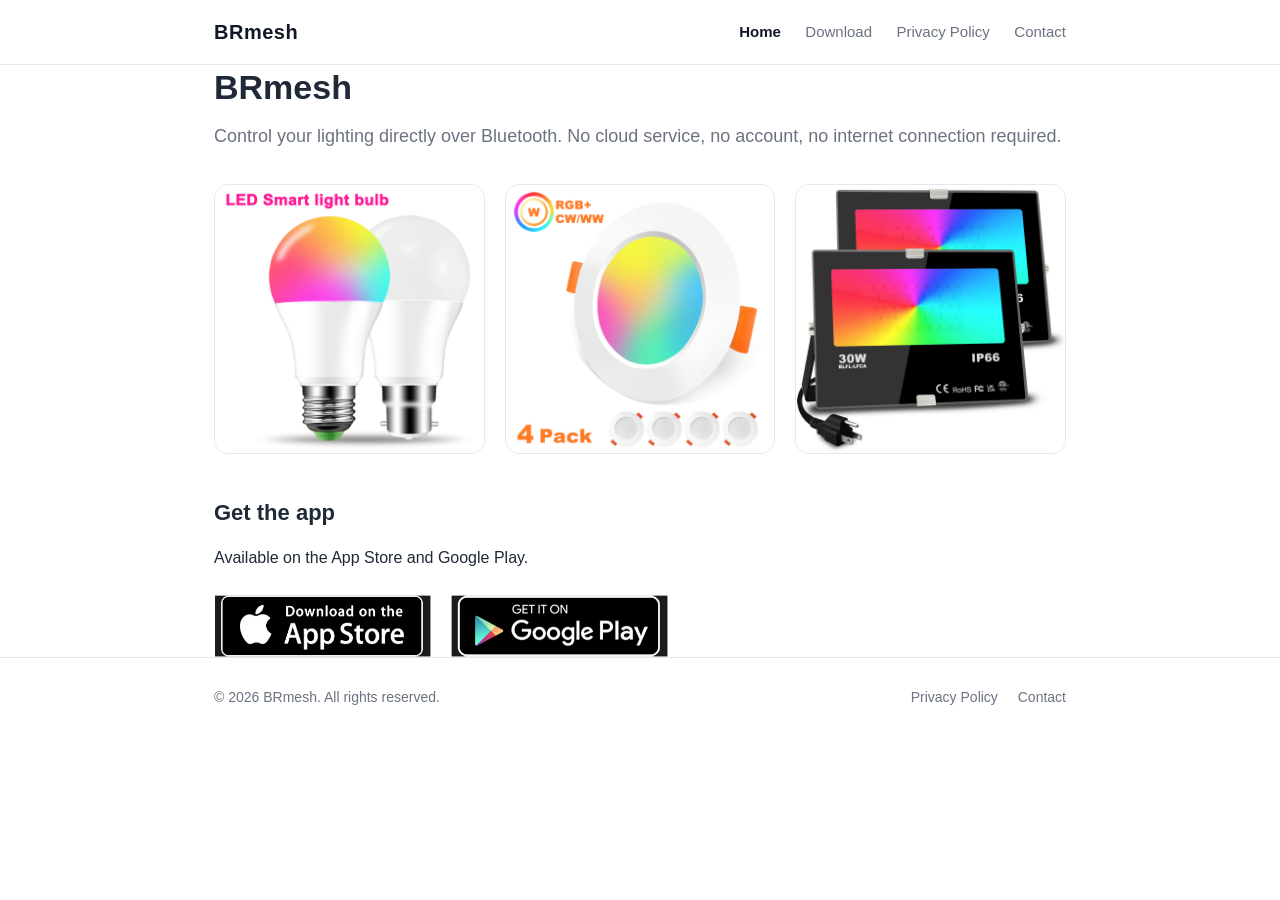
==== index.html @ d47aeaab "Update index.html" ====
<!DOCTYPE html>
<html lang="en">
<head>
  <meta charset="UTF-8">
  <meta name="viewport" content="width=device-width, initial-scale=1">
  <title>BRmesh — Smart Lighting, No Cloud Required</title>
  <meta name="description" content="BRmesh is a non-networked smart lighting app. No cloud, no account, works fully offline.">
  <link rel="stylesheet" href="assets/style.css">
</head>
<body>

<header class="site-header">
  <div class="wrap">
    <a class="logo" href="index.html">BRmesh</a>
    <nav>
      <a class="active" href="index.html">Home</a>
      <a href="download.html">Download</a>
      <a href="privacy.html">Privacy Policy</a>
      <a href="contact.html">Contact</a>
    </nav>
  </div>
</header>

<main class="wrap">
  <h1>BRmesh</h1>
  <p class="lead">Control your lighting directly over Bluetooth. No cloud service, no account, no internet connection required.</p>

  <div class="gallery">
    <img src="assets/img/product1.jpg" alt="image 1">
    <img src="assets/img/product2.jpg" alt="image 2">
    <img src="assets/img/product3.jpg" alt="image 3">
  </div>

  <h2>Get the app</h2>
  <p>Available on the App Store and Google Play.</p>
  <div class="badges">
    <a href="https://apps.apple.com/app/brmesh/id1602345035" target="_blank" rel="noopener">
      <img src="assets/img/apple.png" alt="Download on the App Store">
    </a>
    <a href="https://play.google.com/store/apps/details?id=com.brgd.brblmesh" target="_blank" rel="noopener">
      <img src="assets/img/google.png" alt="Get it on Google Play">
    </a>
  </div>
</main>

<footer>
  <div class="wrap">
    <span>&copy; 2026 BRmesh. All rights reserved.</span>
    <span>
      <a href="privacy.html">Privacy Policy</a>
      <a href="contact.html">Contact</a>
    </span>
  </div>
</footer>

</body>
</html>
---- assets/style.css ----
/* BRmesh site - simple shared styles */
:root {
  --text: #1f2937;
  --muted: #6b7280;
  --line: #e5e7eb;
  --bg: #ffffff;
  --accent: #111827;
}

* { box-sizing: border-box; }

body {
  margin: 0;
  font-family: -apple-system, BlinkMacSystemFont, "Segoe UI", Helvetica, Arial, sans-serif;
  color: var(--text);
  background: var(--bg);
  line-height: 1.7;
  -webkit-font-smoothing: antialiased;
}

.wrap {
  max-width: 900px;
  margin: 0 auto;
  padding: 0 24px;
}

/* Header */
.site-header {
  border-bottom: 1px solid var(--line);
  position: sticky;
  top: 0;
  background: rgba(255, 255, 255, 0.92);
  backdrop-filter: saturate(180%) blur(8px);
}

.site-header .wrap {
  display: flex;
  align-items: center;
  justify-content: space-between;
  gap: 16px;
  height: 64px;
  flex-wrap: wrap;
}

.logo {
  font-size: 20px;
  font-weight: 700;
  letter-spacing: 0.5px;
  color: var(--accent);
  text-decoration: none;
}

.site-header nav a {
  margin-left: 20px;
  font-size: 15px;
  color: var(--muted);
  text-decoration: none;
}

.site-header nav a:hover { color: var(--accent); }
.site-header nav a.active { color: var(--accent); font-weight: 600; }

/* Content */
main { padding: 48px 0 72px; }

h1 { font-size: 34px; line-height: 1.3; margin: 0 0 12px; }
h2 { font-size: 22px; margin: 40px 0 12px; }
h3 { font-size: 17px; margin: 28px 0 8px; }
p  { margin: 0 0 14px; }

.lead { font-size: 18px; color: var(--muted); margin-bottom: 32px; }

/* Home gallery */
.gallery {
  display: grid;
  grid-template-columns: repeat(auto-fit, minmax(260px, 1fr));
  gap: 20px;
  margin-top: 8px;
}

.gallery img {
  width: 100%;
  height: auto;
  display: block;
  border-radius: 14px;
  border: 1px solid var(--line);
  background: #f9fafb;
}

/* Download buttons */
.badges {
  display: flex;
  flex-wrap: wrap;
  gap: 20px;
  margin-top: 24px;
}

.badges a { display: inline-block; transition: transform 0.15s ease, opacity 0.15s ease; }
.badges a:hover { transform: translateY(-2px); opacity: 0.9; }
.badges img { height: 62px; width: auto; display: block; }

/* Contact */
.email {
  display: inline-block;
  margin-top: 8px;
  font-size: 20px;
  font-weight: 600;
  color: var(--accent);
  text-decoration: none;
  border-bottom: 2px solid var(--line);
  padding-bottom: 4px;
}
.email:hover { border-color: var(--accent); }

/* Privacy policy */
.policy { white-space: normal; }
.policy ul { margin: 0 0 16px; padding-left: 22px; }

/* Footer */
footer {
  border-top: 1px solid var(--line);
  padding: 28px 0;
  color: var(--muted);
  font-size: 14px;
}

footer .wrap {
  display: flex;
  justify-content: space-between;
  gap: 12px;
  flex-wrap: wrap;
}

footer a { color: var(--muted); text-decoration: none; margin-left: 16px; }
footer a:hover { color: var(--accent); }

@media (max-width: 600px) {
  h1 { font-size: 28px; }
  .site-header .wrap { height: auto; padding-top: 12px; padding-bottom: 12px; }
  .site-header nav a { margin-left: 14px; }
}
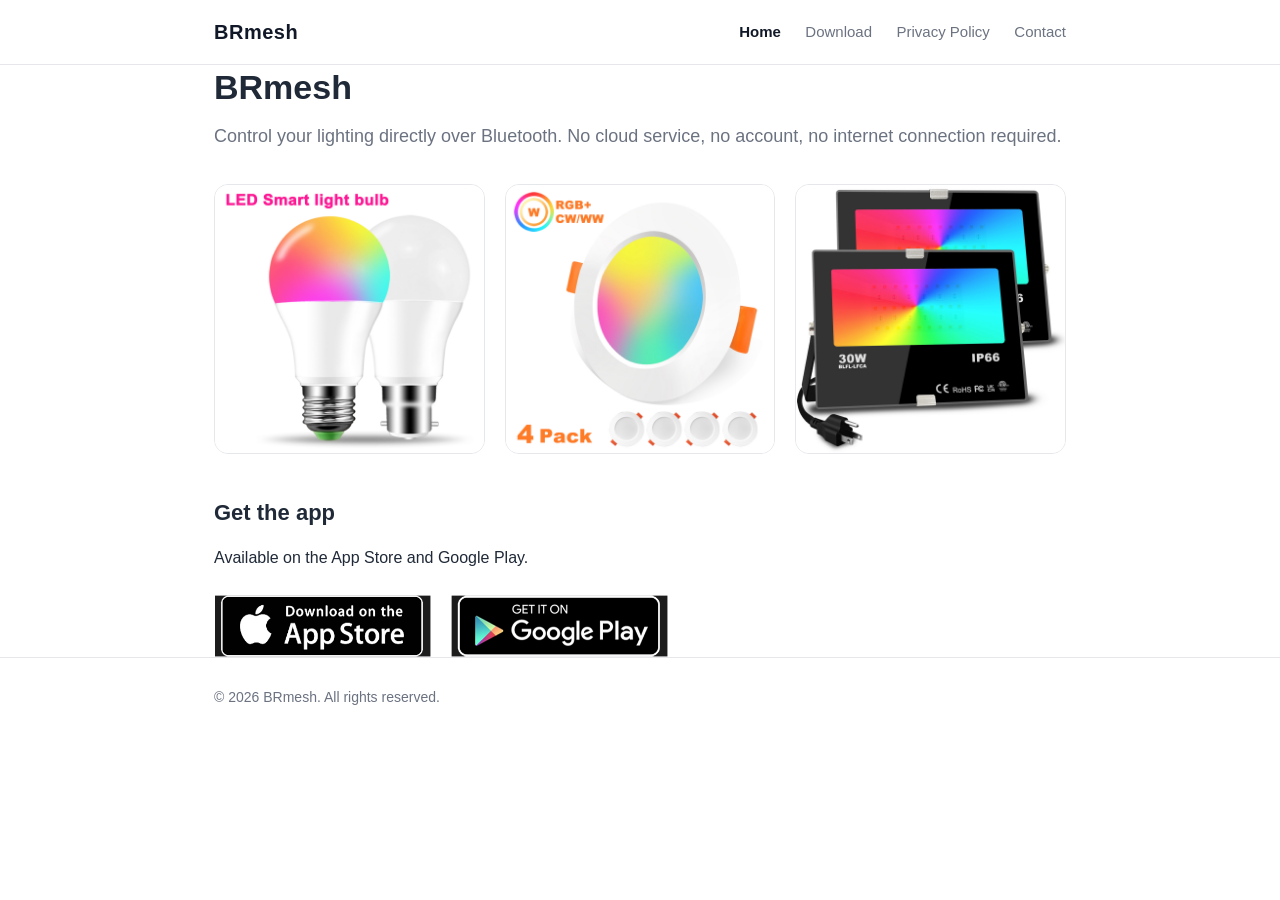
==== commit eb52013e: "Update index.html" ====
--- a/index.html
+++ b/index.html
@@ -46,10 +46,6 @@
 <footer>
   <div class="wrap">
     <span>&copy; 2026 BRmesh. All rights reserved.</span>
-    <span>
-      <a href="privacy.html">Privacy Policy</a>
-      <a href="contact.html">Contact</a>
-    </span>
   </div>
 </footer>
 
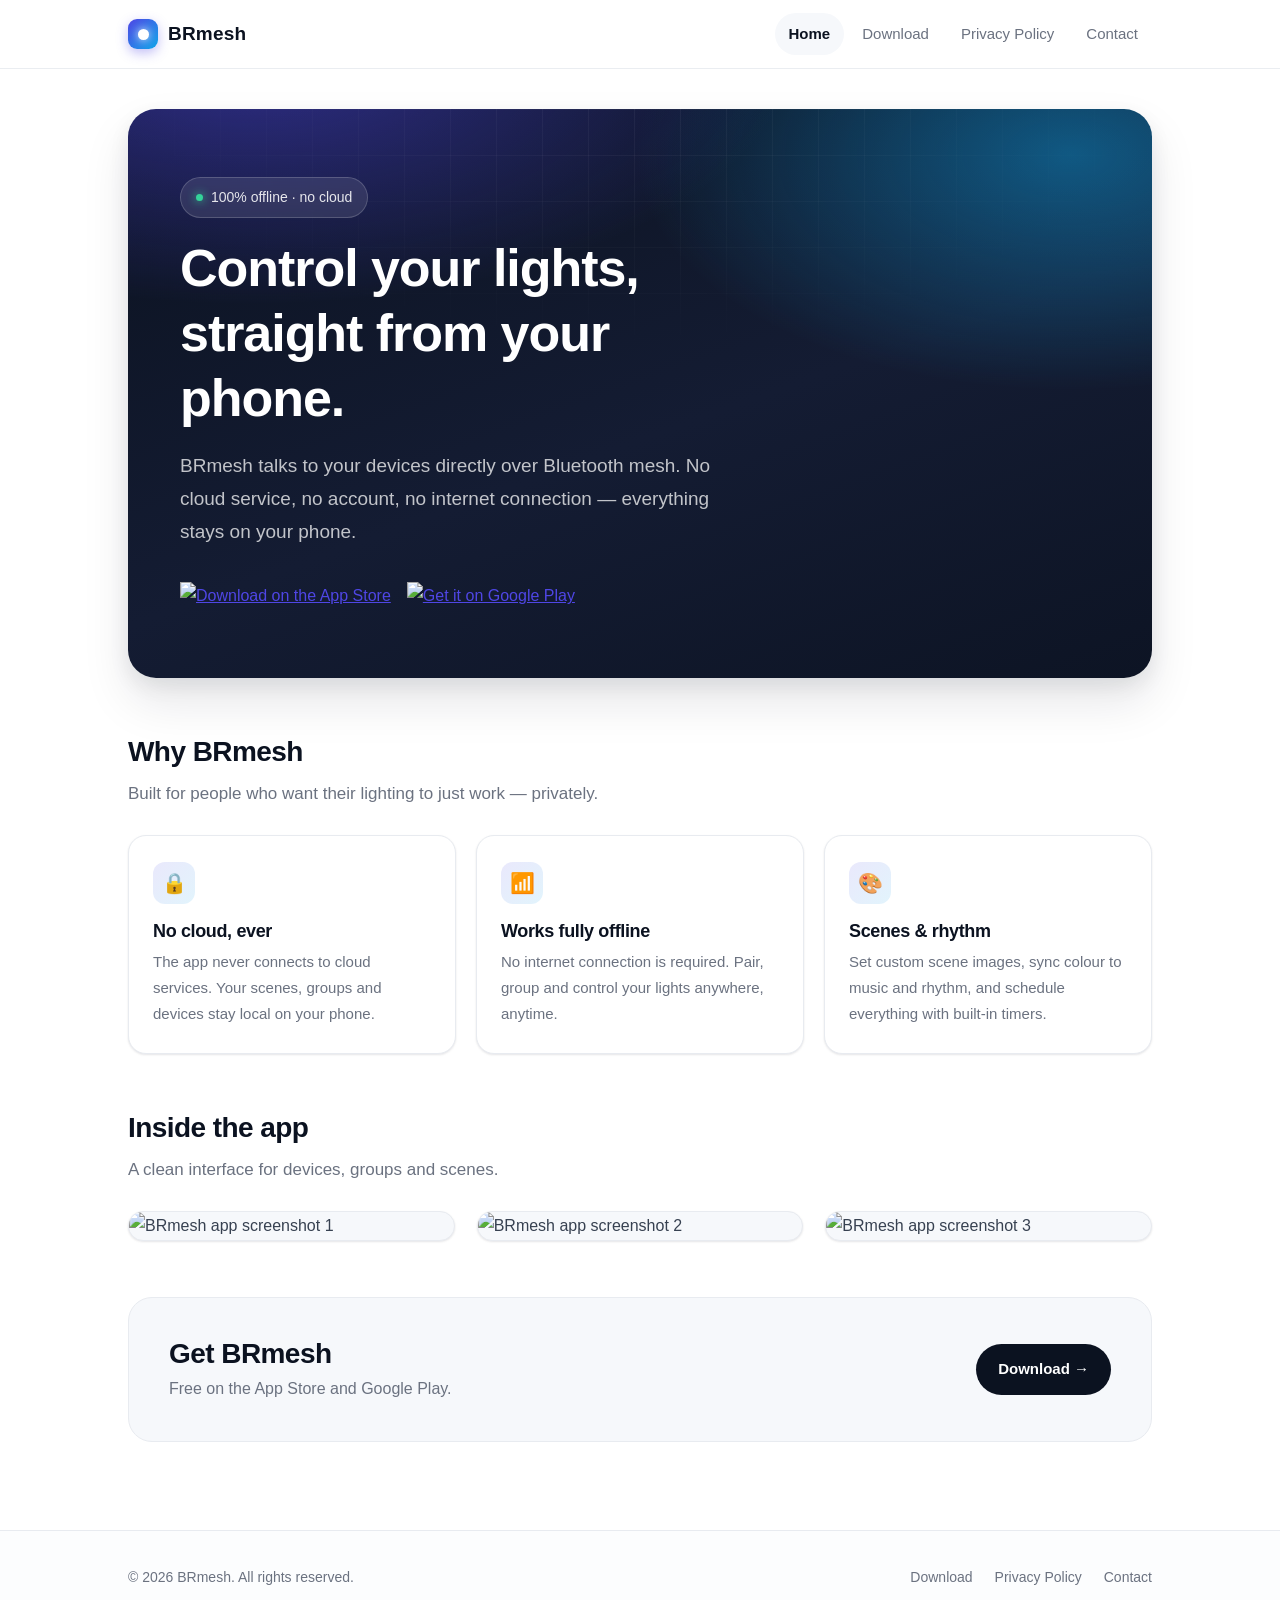
==== commit a57b1abc: "Add files via upload" ====
--- a/index.html
+++ b/index.html
@@ -3,15 +3,16 @@
 <head>
   <meta charset="UTF-8">
   <meta name="viewport" content="width=device-width, initial-scale=1">
-  <title>BRmesh — Smart Lighting, No Cloud Required</title>
-  <meta name="description" content="BRmesh is a non-networked smart lighting app. No cloud, no account, works fully offline.">
+  <title>BRmesh — Smart Lighting Control, No Cloud Required</title>
+  <meta name="description" content="BRmesh is a non-networked smart lighting app. No cloud service, no account, works fully offline over Bluetooth.">
+  <link rel="icon" href="assets/img/favicon.svg">
   <link rel="stylesheet" href="assets/style.css">
 </head>
 <body>
 
 <header class="site-header">
   <div class="wrap">
-    <a class="logo" href="index.html">BRmesh</a>
+    <a class="logo" href="index.html"><span class="logo-mark"></span>BRmesh</a>
     <nav>
       <a class="active" href="index.html">Home</a>
       <a href="download.html">Download</a>
@@ -21,31 +22,80 @@
   </div>
 </header>
 
-<main class="wrap">
-  <h1>BRmesh</h1>
-  <p class="lead">Control your lighting directly over Bluetooth. No cloud service, no account, no internet connection required.</p>
+<main>
+  <div class="wrap">
 
-  <div class="gallery">
-    <img src="assets/img/product1.jpg" alt="image 1">
-    <img src="assets/img/product2.jpg" alt="image 2">
-    <img src="assets/img/product3.jpg" alt="image 3">
-  </div>
+    <section class="hero">
+      <span class="tag">100% offline · no cloud</span>
+      <h1 style="margin-top:18px">Control your lights, straight from your phone.</h1>
+      <p class="lead">BRmesh talks to your devices directly over Bluetooth mesh. No cloud service, no account, no internet connection — everything stays on your phone.</p>
+      <div class="hero-badges">
+        <a href="https://apps.apple.com/app/brmesh/id1602345035" target="_blank" rel="noopener">
+          <img src="assets/img/app-store-badge.svg" alt="Download on the App Store">
+        </a>
+        <a href="https://play.google.com/store/apps/details?id=com.brgd.brblmesh" target="_blank" rel="noopener">
+          <img src="assets/img/google-play-badge.svg" alt="Get it on Google Play">
+        </a>
+      </div>
+    </section>
 
-  <h2>Get the app</h2>
-  <p>Available on the App Store and Google Play.</p>
-  <div class="badges">
-    <a href="https://apps.apple.com/app/brmesh/id1602345035" target="_blank" rel="noopener">
-      <img src="assets/img/apple.png" alt="Download on the App Store">
-    </a>
-    <a href="https://play.google.com/store/apps/details?id=com.brgd.brblmesh" target="_blank" rel="noopener">
-      <img src="assets/img/google.png" alt="Get it on Google Play">
-    </a>
+    <section class="section">
+      <div class="section-head">
+        <h2>Why BRmesh</h2>
+        <p>Built for people who want their lighting to just work — privately.</p>
+      </div>
+      <div class="cards">
+        <div class="card">
+          <div class="card-icon">🔒</div>
+          <h3>No cloud, ever</h3>
+          <p>The app never connects to cloud services. Your scenes, groups and devices stay local on your phone.</p>
+        </div>
+        <div class="card">
+          <div class="card-icon">📶</div>
+          <h3>Works fully offline</h3>
+          <p>No internet connection is required. Pair, group and control your lights anywhere, anytime.</p>
+        </div>
+        <div class="card">
+          <div class="card-icon">🎨</div>
+          <h3>Scenes &amp; rhythm</h3>
+          <p>Set custom scene images, sync colour to music and rhythm, and schedule everything with built-in timers.</p>
+        </div>
+      </div>
+    </section>
+
+    <section class="section">
+      <div class="section-head">
+        <h2>Inside the app</h2>
+        <p>A clean interface for devices, groups and scenes.</p>
+      </div>
+      <div class="gallery">
+        <div class="shot"><img src="assets/img/screenshot-1.svg" alt="BRmesh app screenshot 1"></div>
+        <div class="shot"><img src="assets/img/screenshot-2.svg" alt="BRmesh app screenshot 2"></div>
+        <div class="shot"><img src="assets/img/screenshot-3.svg" alt="BRmesh app screenshot 3"></div>
+      </div>
+    </section>
+
+    <section class="cta">
+      <div>
+        <h2>Get BRmesh</h2>
+        <p>Free on the App Store and Google Play.</p>
+      </div>
+      <div class="badges">
+        <a href="download.html" style="display:inline-flex;align-items:center;padding:12px 22px;border-radius:999px;background:#0b1220;color:#fff;font-weight:600;text-decoration:none;font-size:15px">Download →</a>
+      </div>
+    </section>
+
   </div>
 </main>
 
 <footer>
   <div class="wrap">
     <span>&copy; 2026 BRmesh. All rights reserved.</span>
+    <nav>
+      <a href="download.html">Download</a>
+      <a href="privacy.html">Privacy Policy</a>
+      <a href="contact.html">Contact</a>
+    </nav>
   </div>
 </footer>
 
--- a/assets/style.css
+++ b/assets/style.css
@@ -1,141 +1,423 @@
-/* BRmesh site - simple shared styles */
+/* ===========================================================
+   BRmesh site — styles
+   =========================================================== */
+
 :root {
-  --text: #1f2937;
-  --muted: #6b7280;
-  --line: #e5e7eb;
-  --bg: #ffffff;
-  --accent: #111827;
+  --ink:        #0b1220;
+  --body:       #374151;
+  --muted:      #6b7280;
+  --faint:      #9ca3af;
+  --line:       #e8ebf0;
+  --soft:       #f6f8fb;
+  --brand:      #4f46e5;
+  --brand-2:    #0ea5e9;
+  --radius:     18px;
+  --shadow-sm:  0 1px 2px rgba(16,24,40,.06), 0 1px 3px rgba(16,24,40,.05);
+  --shadow-md:  0 4px 12px rgba(16,24,40,.06), 0 12px 28px rgba(16,24,40,.06);
+  --shadow-lg:  0 8px 20px rgba(16,24,40,.08), 0 24px 48px rgba(16,24,40,.10);
+  --maxw:       1080px;
 }
 
 * { box-sizing: border-box; }
+
+html { scroll-behavior: smooth; }
 
 body {
   margin: 0;
-  font-family: -apple-system, BlinkMacSystemFont, "Segoe UI", Helvetica, Arial, sans-serif;
-  color: var(--text);
-  background: var(--bg);
-  line-height: 1.7;
+  font-family: -apple-system, BlinkMacSystemFont, "SF Pro Text", "Segoe UI",
+               "Helvetica Neue", Helvetica, Arial, sans-serif;
+  color: var(--body);
+  background: #fff;
+  line-height: 1.75;
+  font-size: 16px;
   -webkit-font-smoothing: antialiased;
-}
+  -moz-osx-font-smoothing: grayscale;
+}
+
+img { max-width: 100%; }
+a { color: var(--brand); }
 
 .wrap {
-  max-width: 900px;
+  max-width: var(--maxw);
   margin: 0 auto;
-  padding: 0 24px;
-}
-
-/* Header */
+  padding: 0 28px;
+}
+
+/* ---------------- Header ---------------- */
+
 .site-header {
-  border-bottom: 1px solid var(--line);
   position: sticky;
   top: 0;
-  background: rgba(255, 255, 255, 0.92);
-  backdrop-filter: saturate(180%) blur(8px);
+  z-index: 50;
+  background: rgba(255,255,255,.78);
+  backdrop-filter: saturate(180%) blur(14px);
+  -webkit-backdrop-filter: saturate(180%) blur(14px);
+  border-bottom: 1px solid rgba(232,235,240,.9);
 }
 
 .site-header .wrap {
   display: flex;
   align-items: center;
   justify-content: space-between;
-  gap: 16px;
-  height: 64px;
+  gap: 20px;
+  min-height: 68px;
   flex-wrap: wrap;
 }
 
 .logo {
-  font-size: 20px;
+  display: inline-flex;
+  align-items: center;
+  gap: 10px;
+  font-size: 19px;
   font-weight: 700;
-  letter-spacing: 0.5px;
-  color: var(--accent);
+  letter-spacing: .2px;
+  color: var(--ink);
   text-decoration: none;
 }
 
+.logo-mark {
+  width: 30px; height: 30px;
+  border-radius: 9px;
+  background: linear-gradient(135deg, var(--brand), var(--brand-2));
+  box-shadow: 0 4px 12px rgba(79,70,229,.35);
+  display: inline-flex;
+  align-items: center;
+  justify-content: center;
+  flex: none;
+}
+.logo-mark::after {
+  content: "";
+  width: 11px; height: 11px;
+  border-radius: 50%;
+  background: #fff;
+  box-shadow: 0 0 10px rgba(255,255,255,.9);
+}
+
+.site-header nav { display: flex; align-items: center; gap: 4px; flex-wrap: wrap; }
+
 .site-header nav a {
-  margin-left: 20px;
+  position: relative;
+  padding: 8px 14px;
+  border-radius: 999px;
   font-size: 15px;
+  font-weight: 500;
   color: var(--muted);
   text-decoration: none;
-}
-
-.site-header nav a:hover { color: var(--accent); }
-.site-header nav a.active { color: var(--accent); font-weight: 600; }
-
-/* Content */
-main { padding: 48px 0 72px; }
-
-h1 { font-size: 34px; line-height: 1.3; margin: 0 0 12px; }
-h2 { font-size: 22px; margin: 40px 0 12px; }
-h3 { font-size: 17px; margin: 28px 0 8px; }
+  transition: color .18s ease, background .18s ease;
+}
+.site-header nav a:hover { color: var(--ink); background: var(--soft); }
+.site-header nav a.active { color: var(--ink); background: var(--soft); font-weight: 600; }
+
+/* ---------------- Layout ---------------- */
+
+main { padding: 8px 0 88px; }
+main.narrow { max-width: 820px; }
+
+.page-head { padding: 56px 0 8px; }
+.page-head h1 { margin-bottom: 10px; }
+.eyebrow {
+  display: inline-block;
+  font-size: 13px;
+  font-weight: 600;
+  letter-spacing: .1em;
+  text-transform: uppercase;
+  color: var(--brand);
+  margin-bottom: 14px;
+}
+
+h1, h2, h3 { color: var(--ink); line-height: 1.25; letter-spacing: -.02em; }
+h1 { font-size: clamp(30px, 4.4vw, 44px); font-weight: 800; margin: 0 0 12px; }
+h2 { font-size: clamp(22px, 2.6vw, 28px); font-weight: 700; margin: 0 0 10px; }
+h3 { font-size: 18px; font-weight: 700; margin: 0 0 6px; }
 p  { margin: 0 0 14px; }
 
-.lead { font-size: 18px; color: var(--muted); margin-bottom: 32px; }
-
-/* Home gallery */
+.lead { font-size: 18px; color: var(--muted); margin-bottom: 0; }
+
+/* ---------------- Hero ---------------- */
+
+.hero {
+  position: relative;
+  overflow: hidden;
+  margin: 32px 0 56px;
+  padding: 68px 52px;
+  border-radius: 28px;
+  background:
+    radial-gradient(900px 420px at 12% -10%, rgba(79,70,229,.55), transparent 60%),
+    radial-gradient(700px 380px at 92% 8%,  rgba(14,165,233,.45), transparent 62%),
+    linear-gradient(160deg, #0b1220 0%, #141c33 55%, #0d1424 100%);
+  color: #fff;
+  box-shadow: var(--shadow-lg);
+}
+
+.hero::after {
+  content: "";
+  position: absolute;
+  inset: 0;
+  background-image:
+    linear-gradient(rgba(255,255,255,.05) 1px, transparent 1px),
+    linear-gradient(90deg, rgba(255,255,255,.05) 1px, transparent 1px);
+  background-size: 46px 46px;
+  mask-image: radial-gradient(70% 60% at 50% 0%, #000 0%, transparent 75%);
+  -webkit-mask-image: radial-gradient(70% 60% at 50% 0%, #000 0%, transparent 75%);
+  pointer-events: none;
+}
+
+.hero > * { position: relative; z-index: 1; }
+
+.hero h1 {
+  color: #fff;
+  font-size: clamp(34px, 5.2vw, 52px);
+  max-width: 16ch;
+  margin-bottom: 18px;
+}
+
+.hero .lead {
+  color: rgba(255,255,255,.74);
+  font-size: 19px;
+  max-width: 54ch;
+}
+
+.hero-badges { display: flex; flex-wrap: wrap; gap: 16px; margin-top: 34px; }
+
+.hero .tag {
+  display: inline-flex;
+  align-items: center;
+  gap: 8px;
+  padding: 7px 15px;
+  border-radius: 999px;
+  font-size: 14px;
+  font-weight: 500;
+  color: rgba(255,255,255,.88);
+  background: rgba(255,255,255,.10);
+  border: 1px solid rgba(255,255,255,.18);
+  backdrop-filter: blur(6px);
+}
+.hero .tag::before {
+  content: "";
+  width: 7px; height: 7px;
+  border-radius: 50%;
+  background: #34d399;
+  box-shadow: 0 0 10px #34d399;
+}
+
+/* ---------------- Feature cards ---------------- */
+
+.section { margin: 0 0 56px; }
+.section-head { margin-bottom: 26px; }
+.section-head p { color: var(--muted); margin: 0; font-size: 17px; }
+
+.cards {
+  display: grid;
+  grid-template-columns: repeat(auto-fit, minmax(250px, 1fr));
+  gap: 20px;
+}
+
+.card {
+  padding: 26px 24px;
+  border: 1px solid var(--line);
+  border-radius: var(--radius);
+  background: #fff;
+  box-shadow: var(--shadow-sm);
+  transition: transform .2s ease, box-shadow .2s ease, border-color .2s ease;
+}
+.card:hover {
+  transform: translateY(-4px);
+  box-shadow: var(--shadow-md);
+  border-color: #d9dfe8;
+}
+.card p { margin: 0; color: var(--muted); font-size: 15px; }
+
+.card-icon {
+  width: 42px; height: 42px;
+  border-radius: 12px;
+  background: linear-gradient(135deg, rgba(79,70,229,.12), rgba(14,165,233,.12));
+  color: var(--brand);
+  display: flex; align-items: center; justify-content: center;
+  font-size: 20px;
+  margin-bottom: 16px;
+}
+
+/* ---------------- Gallery ---------------- */
+
 .gallery {
   display: grid;
-  grid-template-columns: repeat(auto-fit, minmax(260px, 1fr));
-  gap: 20px;
-  margin-top: 8px;
-}
-
-.gallery img {
-  width: 100%;
-  height: auto;
+  grid-template-columns: repeat(auto-fit, minmax(280px, 1fr));
+  gap: 22px;
+}
+
+.shot {
+  border-radius: var(--radius);
+  overflow: hidden;
+  border: 1px solid var(--line);
+  box-shadow: var(--shadow-sm);
+  background: var(--soft);
+  transition: transform .25s ease, box-shadow .25s ease;
+}
+.shot:hover { transform: translateY(-5px) scale(1.01); box-shadow: var(--shadow-md); }
+.shot img { display: block; width: 100%; height: auto; }
+
+/* ---------------- Badges / download ---------------- */
+
+.badges { display: flex; flex-wrap: wrap; gap: 18px; }
+.badges a {
+  display: inline-flex;
+  transition: transform .18s ease, filter .18s ease;
+  border-radius: 14px;
+}
+.badges a:hover { transform: translateY(-3px); filter: brightness(1.04); }
+.badges img { height: 60px; width: auto; display: block; }
+
+.stores {
+  display: grid;
+  grid-template-columns: repeat(auto-fit, minmax(290px, 1fr));
+  gap: 22px;
+  margin-top: 30px;
+}
+
+.store {
   display: block;
-  border-radius: 14px;
+  padding: 30px 28px;
   border: 1px solid var(--line);
-  background: #f9fafb;
-}
-
-/* Download buttons */
-.badges {
+  border-radius: 22px;
+  background: linear-gradient(180deg, #fff, #fbfcfe);
+  box-shadow: var(--shadow-sm);
+  text-decoration: none;
+  color: inherit;
+  transition: transform .2s ease, box-shadow .2s ease, border-color .2s ease;
+}
+.store:hover { transform: translateY(-5px); box-shadow: var(--shadow-md); border-color: #d9dfe8; }
+.store .badges { margin-top: 20px; }
+.store p { margin: 6px 0 0; color: var(--muted); font-size: 15px; }
+
+/* ---------------- Privacy policy ---------------- */
+
+.note {
+  padding: 20px 24px;
+  border-radius: var(--radius);
+  background: linear-gradient(180deg, #f7f9ff, #f4f7fe);
+  border: 1px solid #e3e9fb;
+  color: var(--body);
+  margin: 0 0 34px;
+}
+
+.policy-item {
+  padding: 26px 28px;
+  border: 1px solid var(--line);
+  border-radius: var(--radius);
+  background: #fff;
+  box-shadow: var(--shadow-sm);
+  margin-bottom: 18px;
+  transition: box-shadow .2s ease, border-color .2s ease;
+}
+.policy-item:hover { box-shadow: var(--shadow-md); border-color: #d9dfe8; }
+.policy-item .letter {
+  display: inline-flex;
+  align-items: center;
+  justify-content: center;
+  width: 34px; height: 34px;
+  border-radius: 10px;
+  background: linear-gradient(135deg, var(--brand), var(--brand-2));
+  color: #fff;
+  font-weight: 700;
+  font-size: 15px;
+  margin-right: 12px;
+  flex: none;
+}
+.policy-item h3 { display: flex; align-items: center; }
+
+.policy-meta {
+  font-size: 14px;
+  color: var(--faint);
+  margin-bottom: 30px;
+}
+
+/* ---------------- Contact ---------------- */
+
+.contact-card {
+  margin-top: 30px;
+  padding: 48px 40px;
+  border-radius: 24px;
+  text-align: center;
+  color: #fff;
+  background:
+    radial-gradient(700px 300px at 20% 0%, rgba(79,70,229,.5), transparent 60%),
+    radial-gradient(600px 280px at 85% 100%, rgba(14,165,233,.45), transparent 62%),
+    linear-gradient(160deg, #0b1220, #141c33);
+  box-shadow: var(--shadow-lg);
+}
+.contact-card p { color: rgba(255,255,255,.72); margin-bottom: 22px; }
+
+.btn-mail {
+  display: inline-flex;
+  align-items: center;
+  gap: 10px;
+  padding: 14px 26px;
+  border-radius: 999px;
+  background: #fff;
+  color: var(--ink);
+  font-size: 17px;
+  font-weight: 600;
+  text-decoration: none;
+  box-shadow: 0 8px 20px rgba(0,0,0,.18);
+  transition: transform .18s ease, box-shadow .18s ease;
+}
+.btn-mail:hover { transform: translateY(-2px); box-shadow: 0 12px 26px rgba(0,0,0,.24); }
+.btn-mail span { letter-spacing: .01em; }
+
+.contact-list {
+  display: grid;
+  grid-template-columns: repeat(auto-fit, minmax(220px, 1fr));
+  gap: 18px;
+  margin-top: 34px;
+}
+
+/* ---------------- CTA strip ---------------- */
+
+.cta {
+  margin-top: 20px;
+  padding: 38px 40px;
+  border-radius: 24px;
+  border: 1px solid var(--line);
+  background: var(--soft);
   display: flex;
+  align-items: center;
+  justify-content: space-between;
+  gap: 24px;
   flex-wrap: wrap;
-  gap: 20px;
-  margin-top: 24px;
-}
-
-.badges a { display: inline-block; transition: transform 0.15s ease, opacity 0.15s ease; }
-.badges a:hover { transform: translateY(-2px); opacity: 0.9; }
-.badges img { height: 62px; width: auto; display: block; }
-
-/* Contact */
-.email {
-  display: inline-block;
-  margin-top: 8px;
-  font-size: 20px;
-  font-weight: 600;
-  color: var(--accent);
-  text-decoration: none;
-  border-bottom: 2px solid var(--line);
-  padding-bottom: 4px;
-}
-.email:hover { border-color: var(--accent); }
-
-/* Privacy policy */
-.policy { white-space: normal; }
-.policy ul { margin: 0 0 16px; padding-left: 22px; }
-
-/* Footer */
+}
+.cta h2 { margin: 0 0 4px; }
+.cta p { margin: 0; color: var(--muted); }
+
+/* ---------------- Footer ---------------- */
+
 footer {
   border-top: 1px solid var(--line);
-  padding: 28px 0;
-  color: var(--muted);
-  font-size: 14px;
+  padding: 34px 0 44px;
+  background: #fcfdfe;
 }
 
 footer .wrap {
   display: flex;
   justify-content: space-between;
-  gap: 12px;
+  align-items: center;
+  gap: 16px;
   flex-wrap: wrap;
-}
-
-footer a { color: var(--muted); text-decoration: none; margin-left: 16px; }
-footer a:hover { color: var(--accent); }
-
-@media (max-width: 600px) {
-  h1 { font-size: 28px; }
-  .site-header .wrap { height: auto; padding-top: 12px; padding-bottom: 12px; }
-  .site-header nav a { margin-left: 14px; }
-}
+  font-size: 14px;
+  color: var(--muted);
+}
+
+footer nav { display: flex; gap: 22px; flex-wrap: wrap; }
+footer nav a { color: var(--muted); text-decoration: none; }
+footer nav a:hover { color: var(--brand); }
+
+/* ---------------- Responsive ---------------- */
+
+@media (max-width: 720px) {
+  .wrap { padding: 0 20px; }
+  .hero { padding: 48px 26px; border-radius: 22px; margin-top: 22px; }
+  main { padding-bottom: 64px; }
+  .site-header .wrap { min-height: 60px; padding-top: 10px; padding-bottom: 10px; }
+  .site-header nav a { padding: 7px 11px; font-size: 14px; }
+  .cta { padding: 28px 24px; }
+  .contact-card { padding: 36px 24px; }
+}
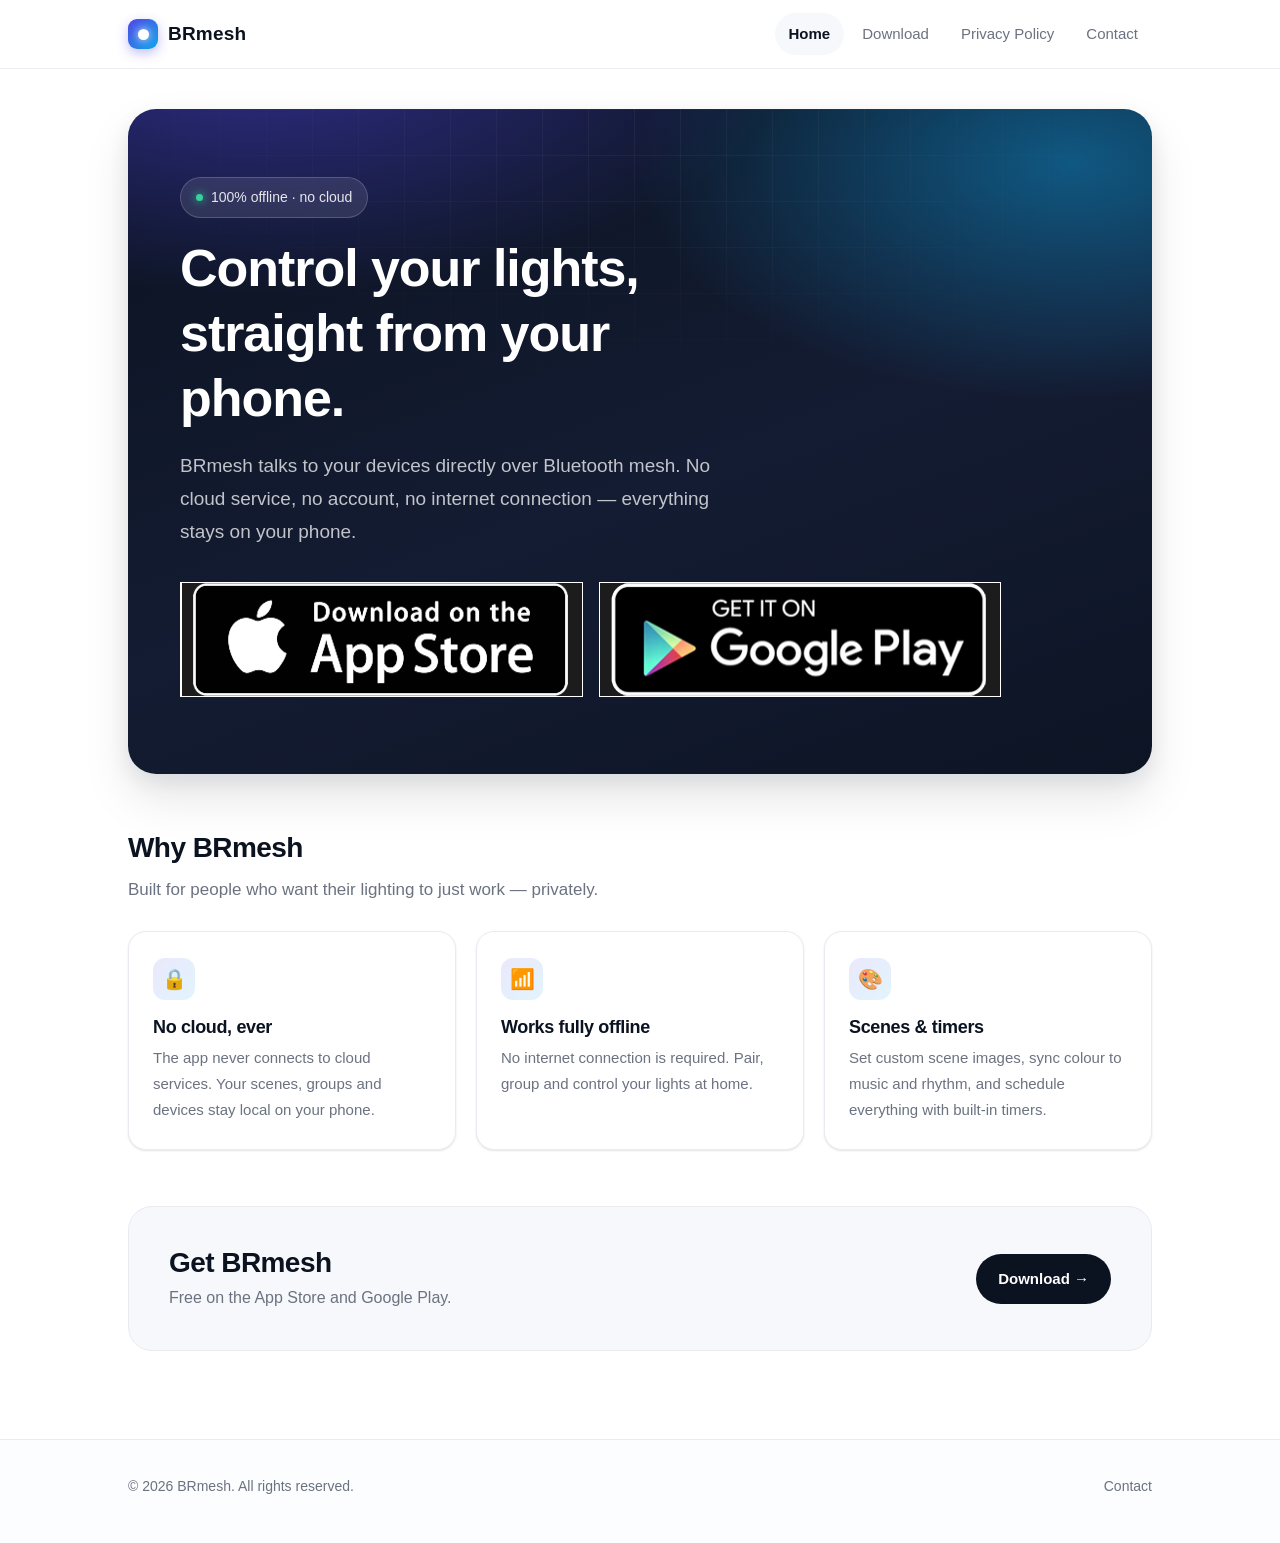
==== commit 4335ae1e: "Update index.html" ====
--- a/index.html
+++ b/index.html
@@ -5,7 +5,7 @@
   <meta name="viewport" content="width=device-width, initial-scale=1">
   <title>BRmesh — Smart Lighting Control, No Cloud Required</title>
   <meta name="description" content="BRmesh is a non-networked smart lighting app. No cloud service, no account, works fully offline over Bluetooth.">
-  <link rel="icon" href="assets/img/favicon.svg">
+  <link rel="icon" href="assets/img/logo.png">
   <link rel="stylesheet" href="assets/style.css">
 </head>
 <body>
@@ -31,10 +31,10 @@
       <p class="lead">BRmesh talks to your devices directly over Bluetooth mesh. No cloud service, no account, no internet connection — everything stays on your phone.</p>
       <div class="hero-badges">
         <a href="https://apps.apple.com/app/brmesh/id1602345035" target="_blank" rel="noopener">
-          <img src="assets/img/app-store-badge.svg" alt="Download on the App Store">
+          <img src="assets/img/apple.png" alt="Download on the App Store">
         </a>
         <a href="https://play.google.com/store/apps/details?id=com.brgd.brblmesh" target="_blank" rel="noopener">
-          <img src="assets/img/google-play-badge.svg" alt="Get it on Google Play">
+          <img src="assets/img/google.png" alt="Get it on Google Play">
         </a>
       </div>
     </section>
@@ -53,25 +53,13 @@
         <div class="card">
           <div class="card-icon">📶</div>
           <h3>Works fully offline</h3>
-          <p>No internet connection is required. Pair, group and control your lights anywhere, anytime.</p>
+          <p>No internet connection is required. Pair, group and control your lights at home.</p>
         </div>
         <div class="card">
           <div class="card-icon">🎨</div>
-          <h3>Scenes &amp; rhythm</h3>
+          <h3>Scenes &amp; timers</h3>
           <p>Set custom scene images, sync colour to music and rhythm, and schedule everything with built-in timers.</p>
         </div>
-      </div>
-    </section>
-
-    <section class="section">
-      <div class="section-head">
-        <h2>Inside the app</h2>
-        <p>A clean interface for devices, groups and scenes.</p>
-      </div>
-      <div class="gallery">
-        <div class="shot"><img src="assets/img/screenshot-1.svg" alt="BRmesh app screenshot 1"></div>
-        <div class="shot"><img src="assets/img/screenshot-2.svg" alt="BRmesh app screenshot 2"></div>
-        <div class="shot"><img src="assets/img/screenshot-3.svg" alt="BRmesh app screenshot 3"></div>
       </div>
     </section>
 
@@ -92,8 +80,6 @@
   <div class="wrap">
     <span>&copy; 2026 BRmesh. All rights reserved.</span>
     <nav>
-      <a href="download.html">Download</a>
-      <a href="privacy.html">Privacy Policy</a>
       <a href="contact.html">Contact</a>
     </nav>
   </div>
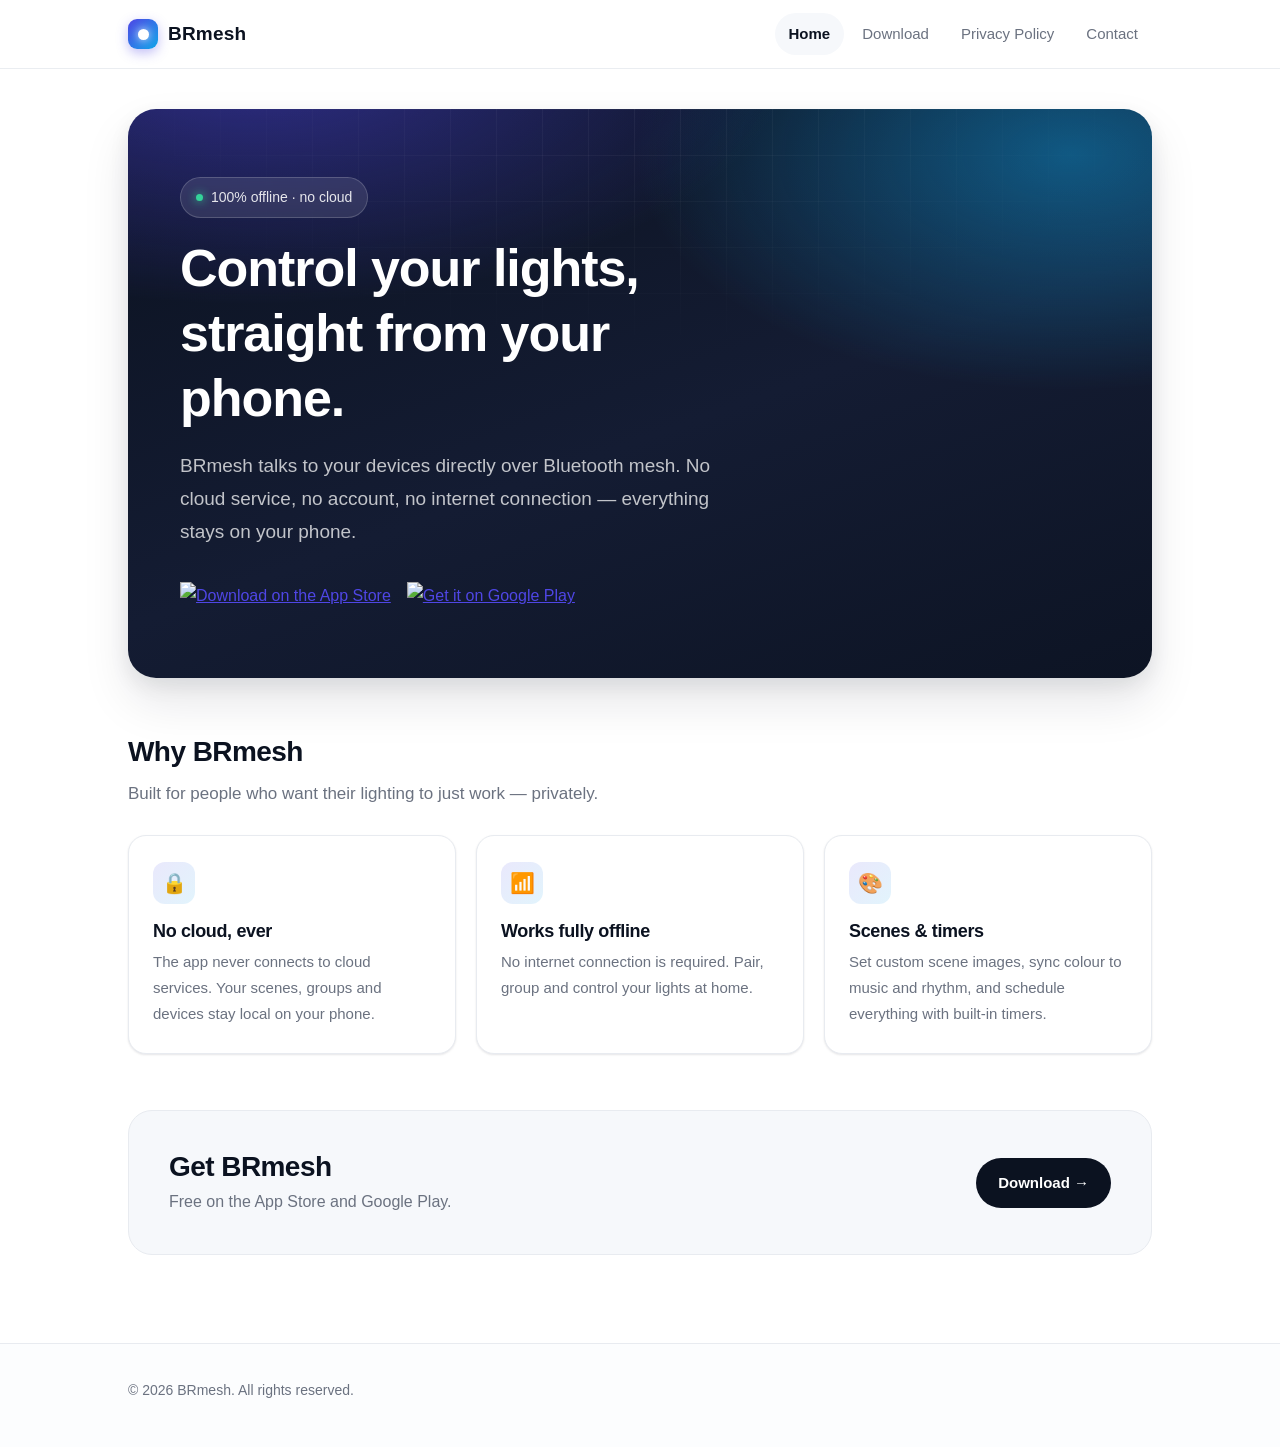
==== commit 6a3b2448: "Update index.html" ====
--- a/index.html
+++ b/index.html
@@ -31,10 +31,10 @@
       <p class="lead">BRmesh talks to your devices directly over Bluetooth mesh. No cloud service, no account, no internet connection — everything stays on your phone.</p>
       <div class="hero-badges">
         <a href="https://apps.apple.com/app/brmesh/id1602345035" target="_blank" rel="noopener">
-          <img src="assets/img/apple.png" alt="Download on the App Store">
+          <img src="assets/img/app-store-badge.svg" alt="Download on the App Store">
         </a>
         <a href="https://play.google.com/store/apps/details?id=com.brgd.brblmesh" target="_blank" rel="noopener">
-          <img src="assets/img/google.png" alt="Get it on Google Play">
+          <img src="assets/img/google-play-badge.svg" alt="Get it on Google Play">
         </a>
       </div>
     </section>
@@ -79,9 +79,6 @@
 <footer>
   <div class="wrap">
     <span>&copy; 2026 BRmesh. All rights reserved.</span>
-    <nav>
-      <a href="contact.html">Contact</a>
-    </nav>
   </div>
 </footer>
 
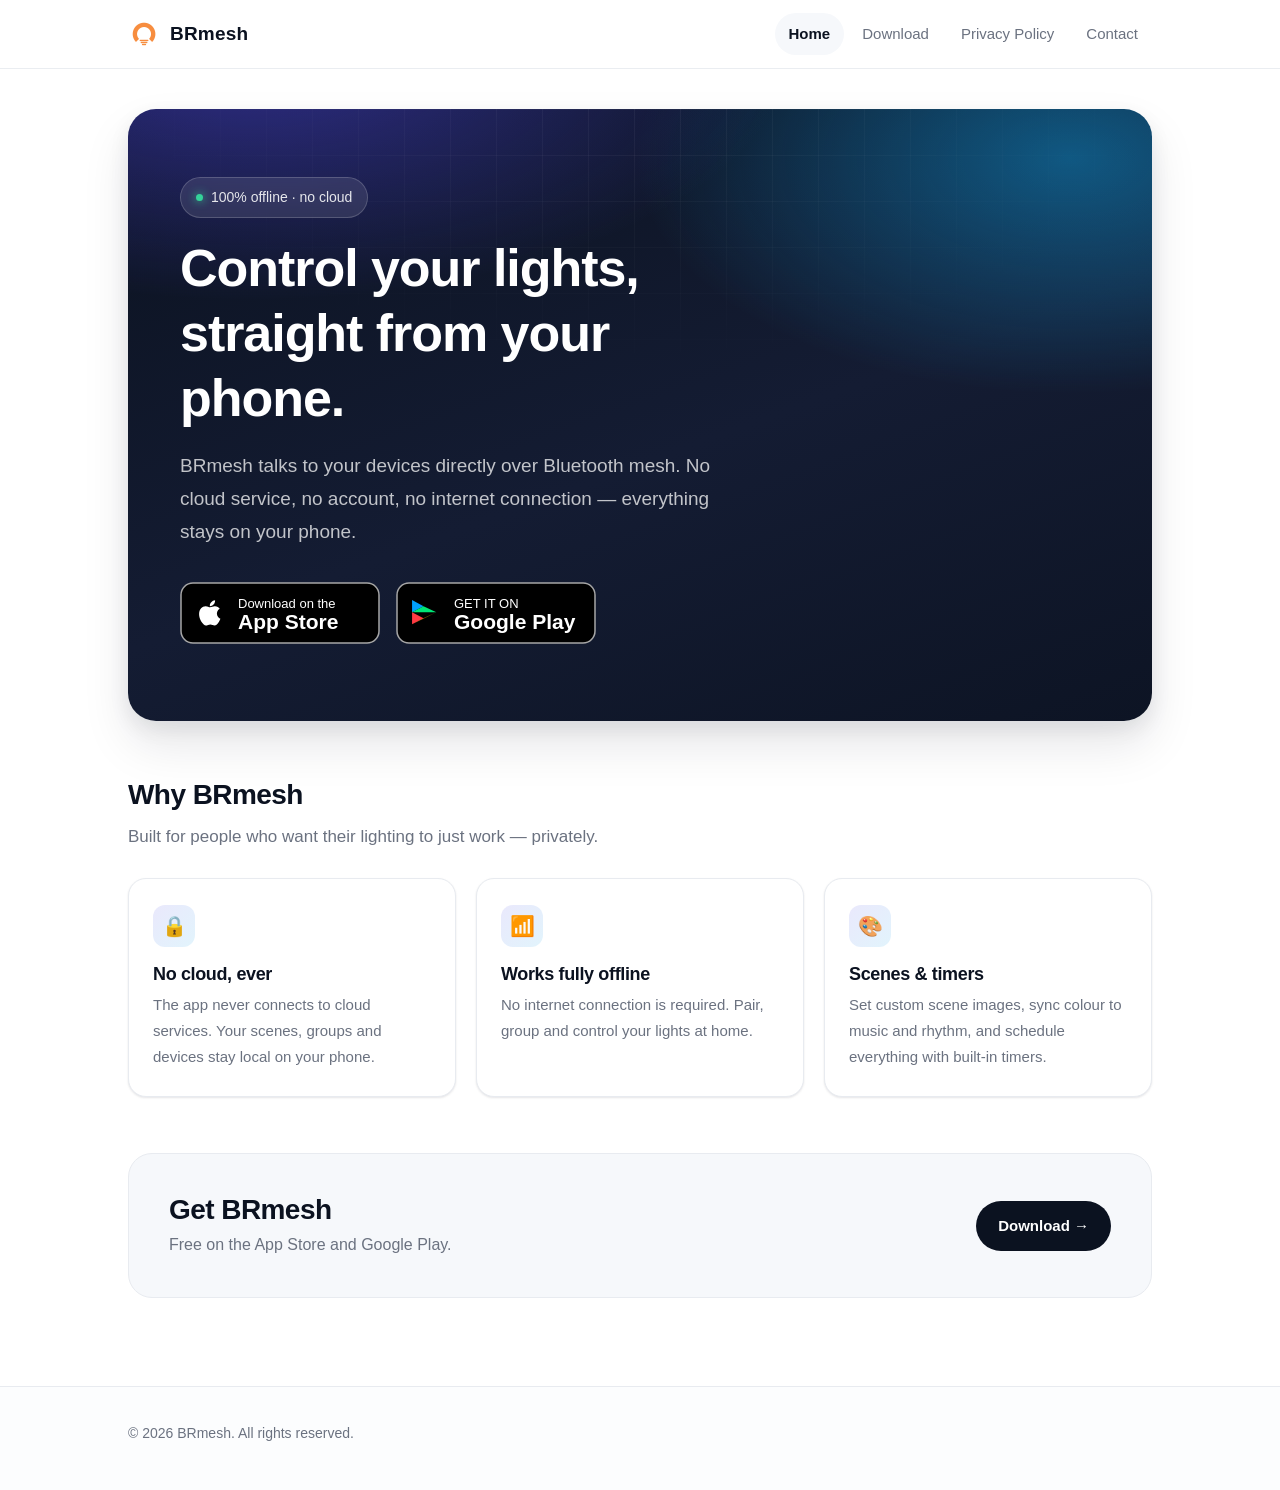
==== commit fd72a3ef: "Update index.html" ====
--- a/index.html
+++ b/index.html
@@ -12,7 +12,7 @@
 
 <header class="site-header">
   <div class="wrap">
-    <a class="logo" href="index.html"><span class="logo-mark"></span>BRmesh</a>
+    <a class="logo" href="index.html"><img src="assets/img/logo.png" alt="" width="32" height="32">BRmesh</a>
     <nav>
       <a class="active" href="index.html">Home</a>
       <a href="download.html">Download</a>
--- a/assets/style.css
+++ b/assets/style.css
@@ -75,22 +75,13 @@
   text-decoration: none;
 }
 
-.logo-mark {
-  width: 30px; height: 30px;
+.logo img {
+  width: 32px;
+  height: 32px;
+  display: block;
   border-radius: 9px;
-  background: linear-gradient(135deg, var(--brand), var(--brand-2));
-  box-shadow: 0 4px 12px rgba(79,70,229,.35);
-  display: inline-flex;
-  align-items: center;
-  justify-content: center;
+  object-fit: contain;
   flex: none;
-}
-.logo-mark::after {
-  content: "";
-  width: 11px; height: 11px;
-  border-radius: 50%;
-  background: #fff;
-  box-shadow: 0 0 10px rgba(255,255,255,.9);
 }
 
 .site-header nav { display: flex; align-items: center; gap: 4px; flex-wrap: wrap; }
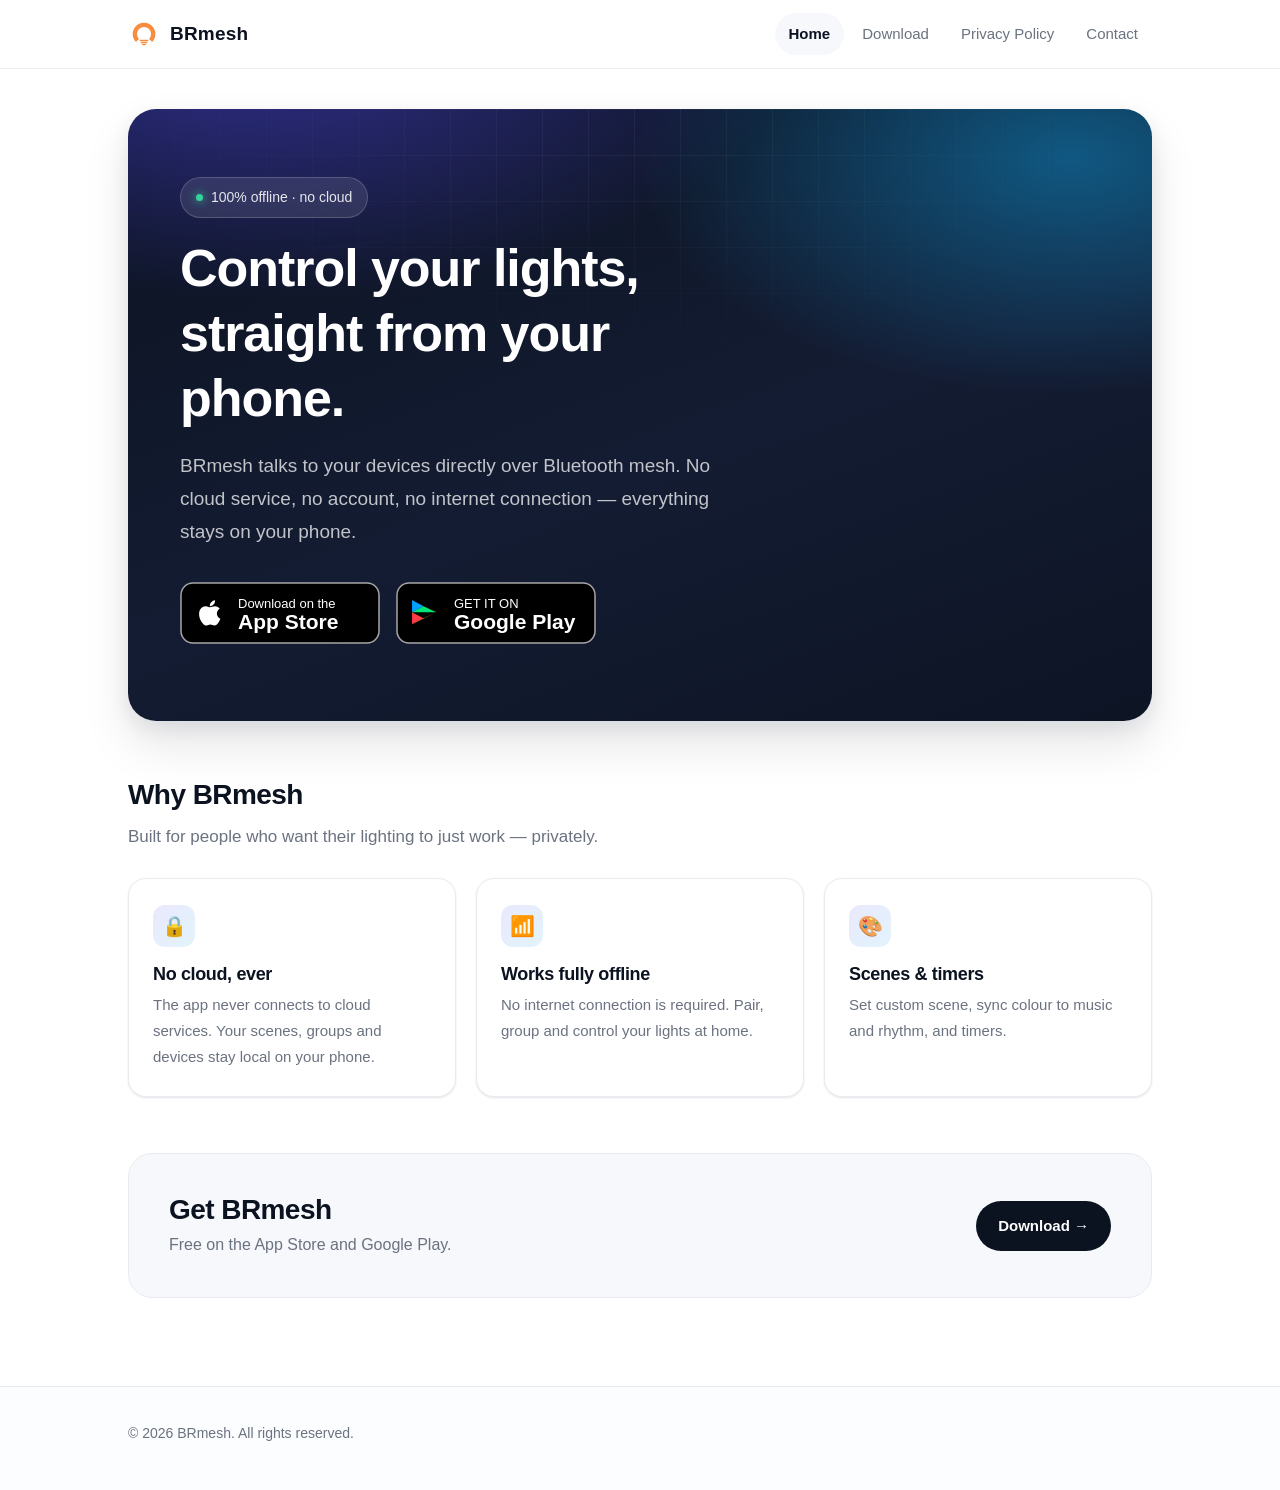
==== commit 3ca54afd: "Update index.html" ====
--- a/index.html
+++ b/index.html
@@ -58,7 +58,7 @@
         <div class="card">
           <div class="card-icon">🎨</div>
           <h3>Scenes &amp; timers</h3>
-          <p>Set custom scene images, sync colour to music and rhythm, and schedule everything with built-in timers.</p>
+          <p>Set custom scene, sync colour to music and rhythm, and timers.</p>
         </div>
       </div>
     </section>
